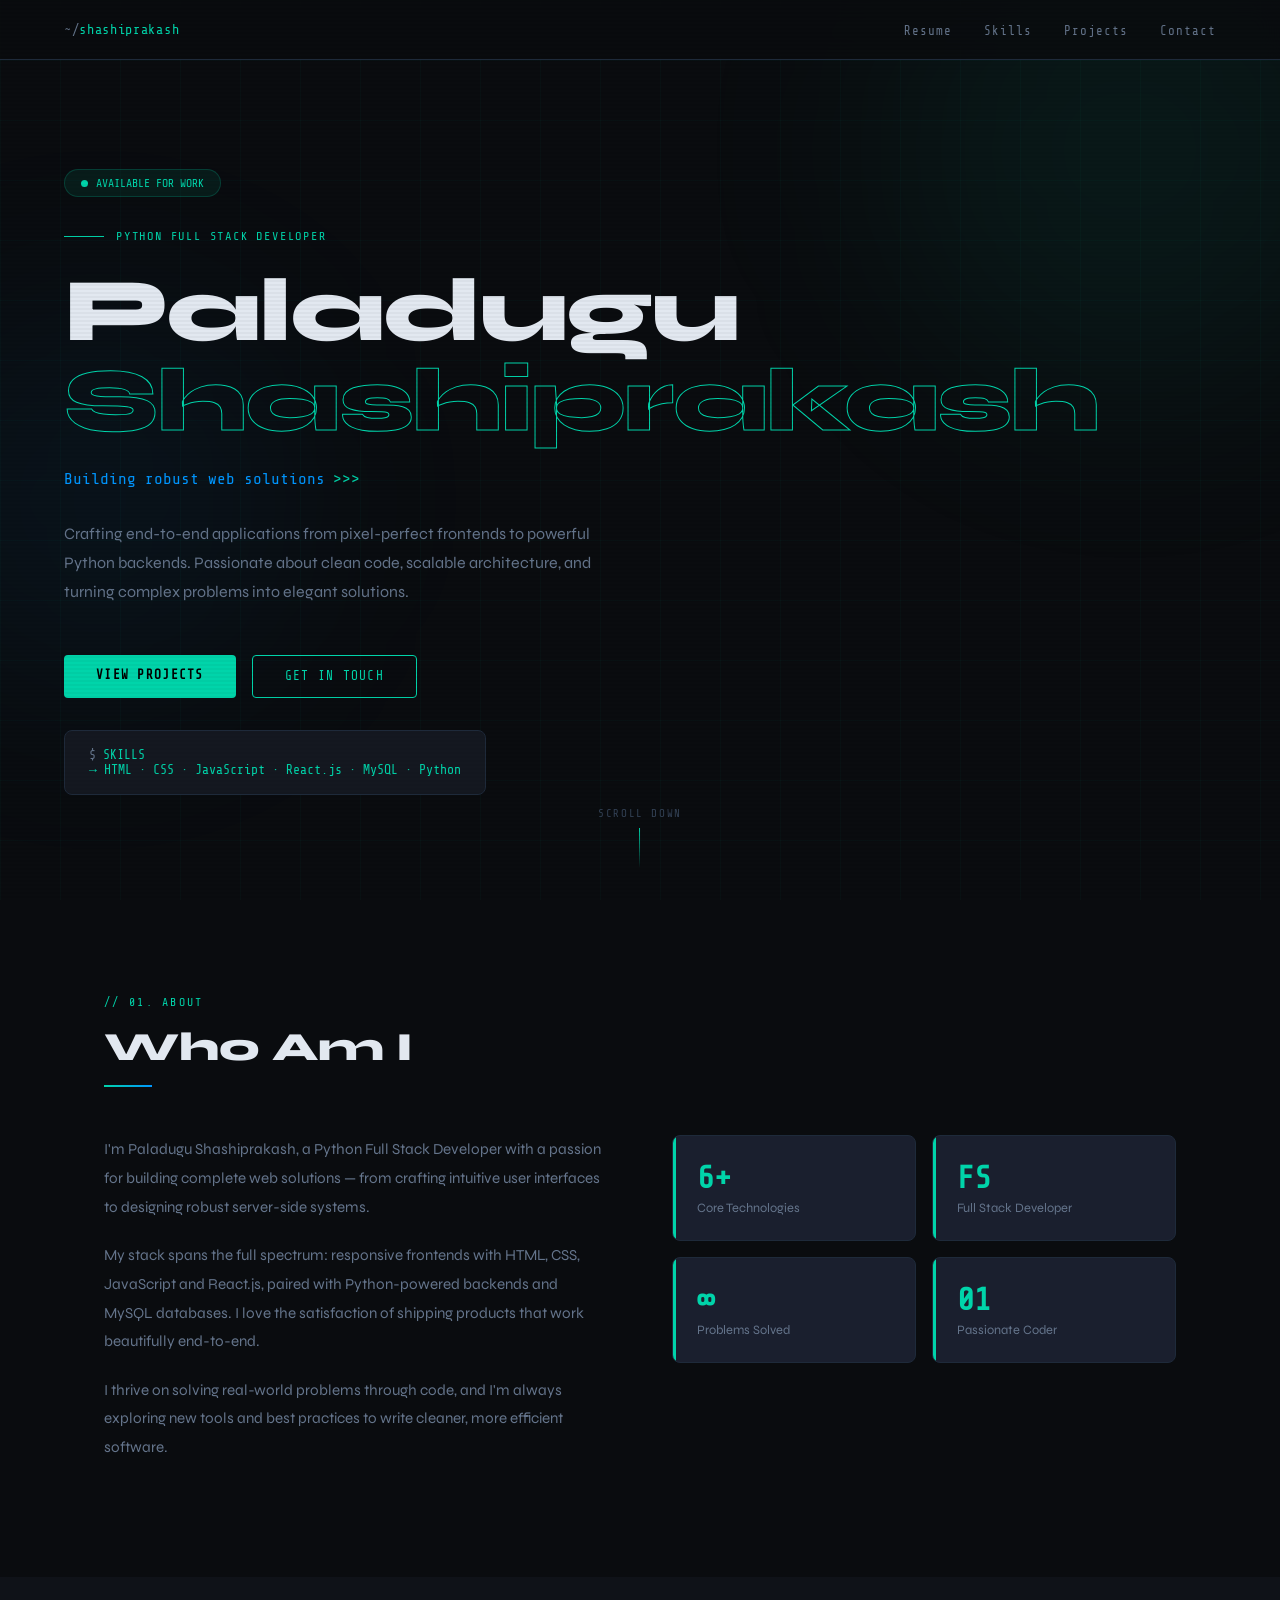
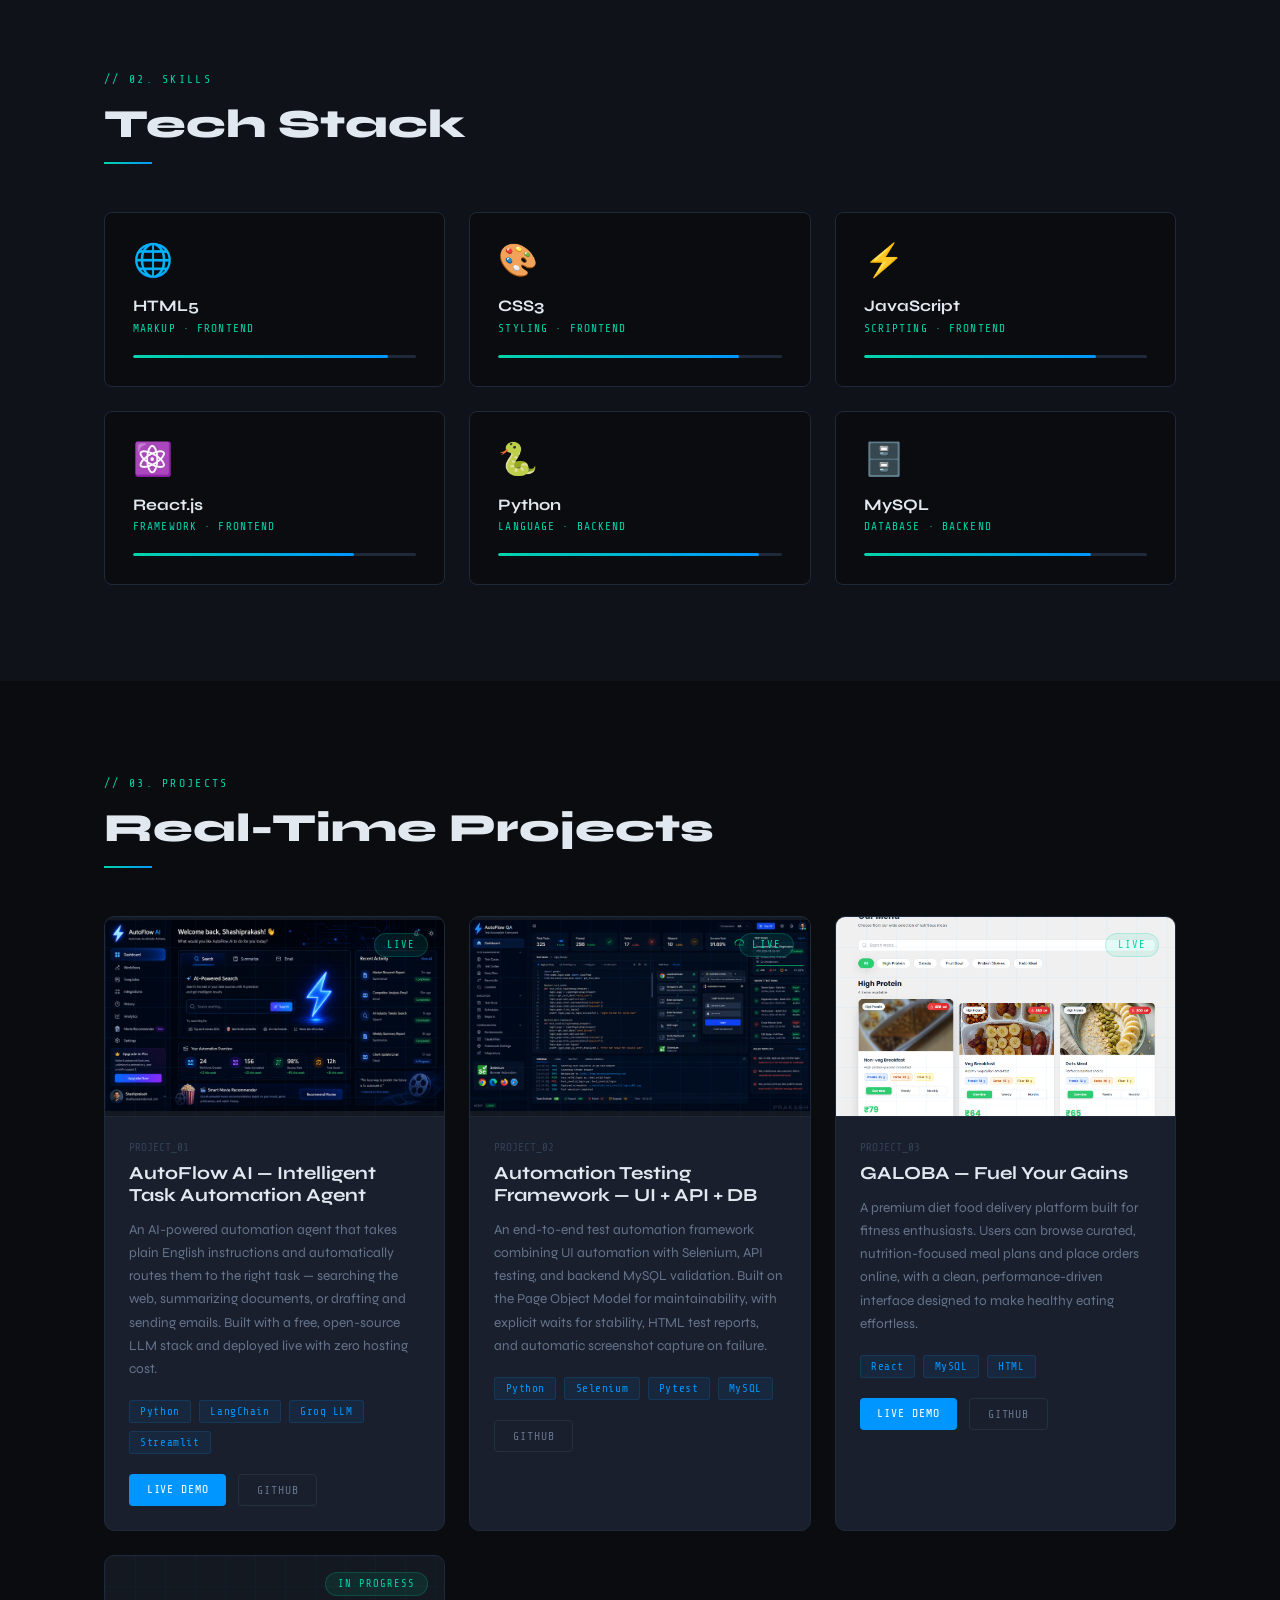
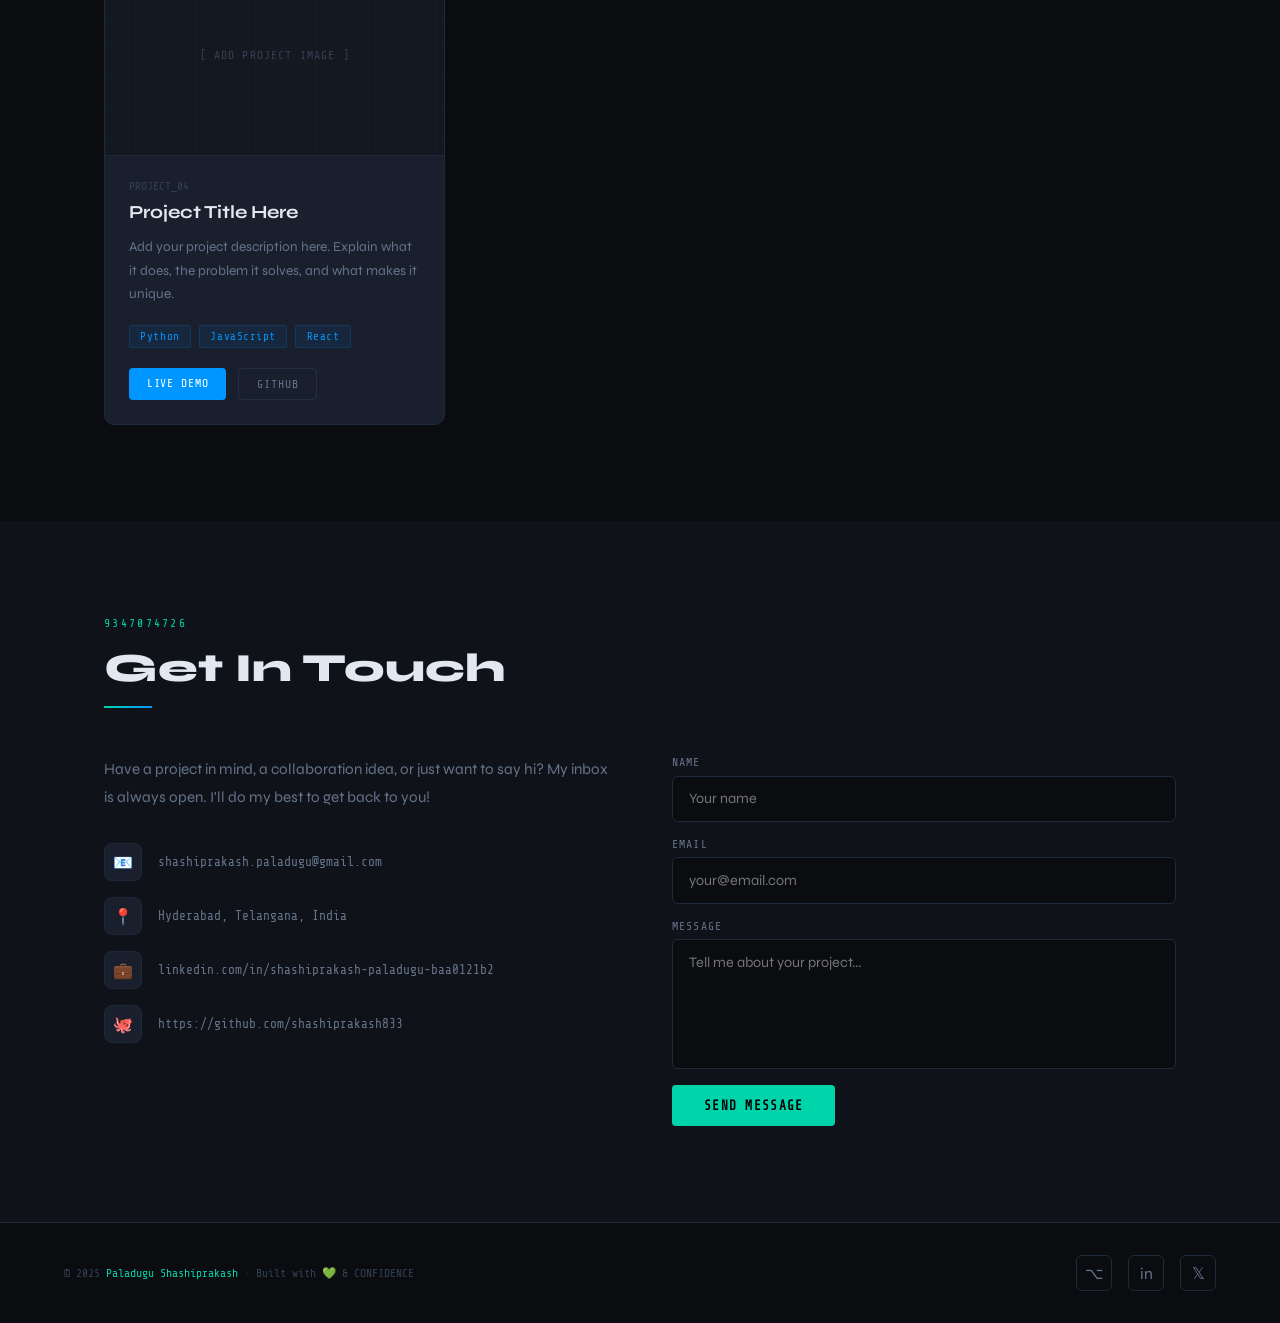
==== portfolio.html @ 98be5ddc "My portfolio website" ====
<!DOCTYPE html>
<html lang="en">
<head>
<meta charset="UTF-8">
<meta name="viewport" content="width=device-width, initial-scale=1.0">
<title>Paladugu Shashiprakash | Python Full Stack Developer</title>
<link href="https://fonts.googleapis.com/css2?family=Share+Tech+Mono&family=Syne:wght@400;600;700;800&display=swap" rel="stylesheet">
<style>
  :root {
    --bg: #0a0c0f;
    --bg2: #0f1218;
    --bg3: #141820;
    --surface: #1a1f2e;
    --border: #1e2a3a;
    --border2: #243040;
    --accent: #00d4aa;
    --accent2: #0096ff;
    --accent3: #7c3aed;
    --text: #e2e8f0;
    --muted: #64748b;
    --dim: #334155;
    --mono: 'Share Tech Mono', monospace;
    --sans: 'Syne', sans-serif;
  }
  *, *::before, *::after { box-sizing: border-box; margin: 0; padding: 0; }
  html { scroll-behavior: smooth; }
  body {
    background: var(--bg);
    color: var(--text);
    font-family: var(--sans);
    overflow-x: hidden;
    cursor: default;
  }

  /* SCANLINES OVERLAY */
  body::before {
    content: '';
    position: fixed;
    inset: 0;
    background: repeating-linear-gradient(0deg, transparent, transparent 2px, rgba(0,0,0,0.03) 2px, rgba(0,0,0,0.03) 4px);
    pointer-events: none;
    z-index: 9999;
  }

  /* GRID BG */
  .grid-bg {
    position: fixed;
    inset: 0;
    background-image:
      linear-gradient(rgba(0,212,170,0.03) 1px, transparent 1px),
      linear-gradient(90deg, rgba(0,212,170,0.03) 1px, transparent 1px);
    background-size: 60px 60px;
    pointer-events: none;
    z-index: 0;
  }

  /* NAV */
  nav {
    position: fixed;
    top: 0; left: 0; right: 0;
    z-index: 100;
    display: flex;
    align-items: center;
    justify-content: space-between;
    padding: 1.25rem 4rem;
    background: rgba(10,12,15,0.85);
    backdrop-filter: blur(12px);
    border-bottom: 1px solid var(--border);
  }
  .nav-logo {
    font-family: var(--mono);
    font-size: 0.85rem;
    color: var(--accent);
    letter-spacing: 0.05em;
  }
  .nav-logo span { color: var(--muted); }
  .nav-links { display: flex; gap: 2rem; list-style: none; }
  .nav-links a {
    font-family: var(--mono);
    font-size: 0.78rem;
    color: var(--muted);
    text-decoration: none;
    letter-spacing: 0.08em;
    transition: color 0.2s;
  }
  .nav-links a:hover { color: var(--accent); }

  /* SECTIONS */
  section { position: relative; z-index: 1; }

  /* HERO */
  #hero {
    min-height: 100vh;
    display: flex;
    align-items: center;
    padding: 8rem 4rem 4rem;
  }
  .hero-inner { max-width: 900px; }
  .hero-tag {
    font-family: var(--mono);
    font-size: 0.75rem;
    color: var(--accent);
    letter-spacing: 0.15em;
    margin-bottom: 1.5rem;
    display: flex;
    align-items: center;
    gap: 0.75rem;
  }
  .hero-tag::before {
    content: '';
    width: 40px; height: 1px;
    background: var(--accent);
  }
  .hero-name {
    font-size: clamp(2.8rem, 7vw, 6rem);
    font-weight: 800;
    line-height: 1;
    letter-spacing: -0.02em;
    margin-bottom: 0.5rem;
  }
  .hero-name .first { color: var(--text); }
  .hero-name .last {
    color: transparent;
    -webkit-text-stroke: 1px var(--accent);
  }
  .hero-role {
    font-family: var(--mono);
    font-size: 1rem;
    color: var(--accent2);
    margin: 1.5rem 0 2rem;
    display: flex;
    align-items: center;
    gap: 0.5rem;
  }
  .blink {
    animation: blink 1s step-end infinite;
    color: var(--accent);
  }
  @keyframes blink { 50% { opacity: 0; } }
  .hero-desc {
    font-size: 1rem;
    color: var(--muted);
    max-width: 560px;
    line-height: 1.8;
    margin-bottom: 3rem;
  }
  .hero-btns { display: flex; gap: 1rem; flex-wrap: wrap; }
  .btn {
    font-family: var(--mono);
    font-size: 0.8rem;
    letter-spacing: 0.1em;
    padding: 0.85rem 2rem;
    border-radius: 4px;
    cursor: pointer;
    text-decoration: none;
    transition: all 0.2s;
    display: inline-block;
  }
  .btn-primary {
    background: var(--accent);
    color: #000;
    border: none;
    font-weight: 600;
  }
  .btn-primary:hover { background: #00f0c0; transform: translateY(-2px); }
  .btn-outline {
    background: transparent;
    color: var(--accent);
    border: 1px solid var(--accent);
  }
  .btn-outline:hover { background: rgba(0,212,170,0.08); transform: translateY(-2px); }

  /* STATUS BADGE */
  .status-badge {
    display: inline-flex;
    align-items: center;
    gap: 0.5rem;
    font-family: var(--mono);
    font-size: 0.72rem;
    color: var(--accent);
    background: rgba(0,212,170,0.08);
    border: 1px solid rgba(0,212,170,0.2);
    padding: 0.4rem 1rem;
    border-radius: 100px;
    margin-bottom: 2rem;
  }
  .status-dot {
    width: 7px; height: 7px;
    background: var(--accent);
    border-radius: 50%;
    animation: pulse 2s ease-in-out infinite;
  }
  @keyframes pulse {
    0%, 100% { opacity: 1; transform: scale(1); }
    50% { opacity: 0.5; transform: scale(0.8); }
  }

  /* SECTION HEADER */
  .section-wrap { padding: 6rem 4rem; max-width: 1200px; margin: 0 auto; }
  .sec-label {
    font-family: var(--mono);
    font-size: 0.72rem;
    color: var(--accent);
    letter-spacing: 0.2em;
    margin-bottom: 1rem;
  }
  .sec-title {
    font-size: 2.5rem;
    font-weight: 800;
    line-height: 1.1;
    margin-bottom: 1rem;
  }
  .sec-line {
    width: 48px; height: 2px;
    background: linear-gradient(90deg, var(--accent), var(--accent2));
    margin-bottom: 3rem;
  }

  /* ABOUT */
  .about-grid {
    display: grid;
    grid-template-columns: 1fr 1fr;
    gap: 4rem;
    align-items: start;
  }
  .about-text p {
    color: var(--muted);
    line-height: 1.9;
    font-size: 0.95rem;
    margin-bottom: 1.2rem;
  }
  .about-stats {
    display: grid;
    grid-template-columns: 1fr 1fr;
    gap: 1rem;
  }
  .stat-box {
    background: var(--surface);
    border: 1px solid var(--border);
    border-radius: 8px;
    padding: 1.5rem;
    position: relative;
    overflow: hidden;
  }
  .stat-box::before {
    content: '';
    position: absolute;
    top: 0; left: 0;
    width: 3px; height: 100%;
    background: var(--accent);
  }
  .stat-num {
    font-size: 2rem;
    font-weight: 800;
    color: var(--accent);
    font-family: var(--mono);
  }
  .stat-label {
    font-size: 0.8rem;
    color: var(--muted);
    margin-top: 0.25rem;
  }

  /* SKILLS */
  #skills { background: var(--bg2); }
  .skills-grid {
    display: grid;
    grid-template-columns: repeat(auto-fit, minmax(280px, 1fr));
    gap: 1.5rem;
  }
  .skill-card {
    background: var(--bg);
    border: 1px solid var(--border);
    border-radius: 8px;
    padding: 1.75rem;
    transition: border-color 0.25s, transform 0.25s;
    position: relative;
    overflow: hidden;
  }
  .skill-card::after {
    content: '';
    position: absolute;
    inset: 0;
    background: linear-gradient(135deg, rgba(0,212,170,0.04), transparent);
    opacity: 0;
    transition: opacity 0.25s;
  }
  .skill-card:hover { border-color: rgba(0,212,170,0.4); transform: translateY(-3px); }
  .skill-card:hover::after { opacity: 1; }
  .skill-icon {
    font-size: 2rem;
    margin-bottom: 1rem;
  }
  .skill-name {
    font-size: 1rem;
    font-weight: 700;
    color: var(--text);
    margin-bottom: 0.4rem;
  }
  .skill-type {
    font-family: var(--mono);
    font-size: 0.7rem;
    color: var(--accent);
    letter-spacing: 0.1em;
  }
  .skill-bar-wrap {
    margin-top: 1.25rem;
    background: var(--border);
    height: 3px;
    border-radius: 2px;
    overflow: hidden;
  }
  .skill-bar {
    height: 100%;
    background: linear-gradient(90deg, var(--accent), var(--accent2));
    border-radius: 2px;
    animation: grow 1.5s ease forwards;
    transform-origin: left;
  }
  @keyframes grow { from { transform: scaleX(0); } to { transform: scaleX(1); } }

  /* PROJECTS */
  .projects-grid {
    display: grid;
    grid-template-columns: repeat(auto-fit, minmax(340px, 1fr));
    gap: 1.5rem;
  }
  .project-card {
    background: var(--surface);
    border: 1px solid var(--border);
    border-radius: 10px;
    overflow: hidden;
    transition: border-color 0.25s, transform 0.25s;
  }
  .project-card:hover { border-color: rgba(0,150,255,0.5); transform: translateY(-4px); }
  .project-img {
    height: 200px;
    background: var(--bg3);
    display: flex;
    align-items: center;
    justify-content: center;
    border-bottom: 1px solid var(--border);
    position: relative;
    overflow: hidden;
  }
  .project-img-placeholder {
    font-family: var(--mono);
    font-size: 0.72rem;
    color: var(--dim);
    letter-spacing: 0.1em;
    text-align: center;
  }
  .project-img::before {
    content: '';
    position: absolute;
    inset: 0;
    background-image:
      linear-gradient(rgba(0,150,255,0.04) 1px, transparent 1px),
      linear-gradient(90deg, rgba(0,150,255,0.04) 1px, transparent 1px);
    background-size: 30px 30px;
  }
  .project-img img {
  width: 100%;
  height: 100%;
  object-fit: cover;
  object-position: center;
}
  .project-badge {
    position: absolute;
    top: 1rem; right: 1rem;
    font-family: var(--mono);
    font-size: 0.65rem;
    letter-spacing: 0.1em;
    padding: 0.3rem 0.75rem;
    border-radius: 100px;
    background: rgba(0,212,170,0.1);
    color: var(--accent);
    border: 1px solid rgba(0,212,170,0.2);
  }
  .project-body { padding: 1.5rem; }
  .project-num {
    font-family: var(--mono);
    font-size: 0.7rem;
    color: var(--dim);
    margin-bottom: 0.5rem;
  }
  .project-title {
    font-size: 1.15rem;
    font-weight: 700;
    color: var(--text);
    margin-bottom: 0.75rem;
  }
  .project-desc {
    font-size: 0.85rem;
    color: var(--muted);
    line-height: 1.7;
    margin-bottom: 1.25rem;
    min-height: 60px;
  }
  .project-tags { display: flex; flex-wrap: wrap; gap: 0.5rem; margin-bottom: 1.25rem; }
  .tag {
    font-family: var(--mono);
    font-size: 0.68rem;
    padding: 0.25rem 0.65rem;
    border-radius: 3px;
    background: rgba(0,150,255,0.08);
    color: var(--accent2);
    border: 1px solid rgba(0,150,255,0.15);
    letter-spacing: 0.05em;
  }
  .project-links { display: flex; gap: 0.75rem; }
  .proj-btn {
    font-family: var(--mono);
    font-size: 0.72rem;
    letter-spacing: 0.08em;
    padding: 0.55rem 1.1rem;
    border-radius: 4px;
    text-decoration: none;
    transition: all 0.2s;
  }
  .proj-btn-solid {
    background: var(--accent2);
    color: #fff;
  }
  .proj-btn-solid:hover { opacity: 0.85; }
  .proj-btn-ghost {
    border: 1px solid var(--border2);
    color: var(--muted);
  }
  .proj-btn-ghost:hover { border-color: var(--accent2); color: var(--accent2); }

  /* CONTACT */
  #contact { background: var(--bg2); }
  .contact-wrap {
    display: grid;
    grid-template-columns: 1fr 1fr;
    gap: 4rem;
    align-items: start;
  }
  .contact-info p {
    color: var(--muted);
    font-size: 0.95rem;
    line-height: 1.8;
    margin-bottom: 2rem;
  }
  .contact-items { display: flex; flex-direction: column; gap: 1rem; }
  .contact-item {
    display: flex;
    align-items: center;
    gap: 1rem;
    font-family: var(--mono);
    font-size: 0.8rem;
    color: var(--muted);
  }
  .contact-item-icon {
    width: 38px; height: 38px;
    background: var(--surface);
    border: 1px solid var(--border);
    border-radius: 8px;
    display: flex;
    align-items: center;
    justify-content: center;
    font-size: 1rem;
    flex-shrink: 0;
  }
  .contact-form { display: flex; flex-direction: column; gap: 1rem; }
  .form-group { display: flex; flex-direction: column; gap: 0.4rem; }
  .form-group label {
    font-family: var(--mono);
    font-size: 0.72rem;
    letter-spacing: 0.1em;
    color: var(--muted);
  }
  .form-group input,
  .form-group textarea {
    background: var(--bg);
    border: 1px solid var(--border);
    border-radius: 6px;
    padding: 0.85rem 1rem;
    color: var(--text);
    font-family: var(--sans);
    font-size: 0.9rem;
    transition: border-color 0.2s;
    resize: none;
    outline: none;
  }
  .form-group input:focus,
  .form-group textarea:focus { border-color: var(--accent); }
  .form-group textarea { min-height: 130px; }

  /* FOOTER */
  footer {
    border-top: 1px solid var(--border);
    padding: 2rem 4rem;
    display: flex;
    justify-content: space-between;
    align-items: center;
    position: relative;
    z-index: 1;
  }
  .footer-copy {
    font-family: var(--mono);
    font-size: 0.72rem;
    color: var(--dim);
  }
  .footer-copy span { color: var(--accent); }
  .socials { display: flex; gap: 1rem; }
  .social-btn {
    width: 36px; height: 36px;
    border: 1px solid var(--border);
    border-radius: 6px;
    display: flex; align-items: center; justify-content: center;
    font-size: 1rem;
    color: var(--muted);
    text-decoration: none;
    transition: all 0.2s;
  }
  .social-btn:hover { border-color: var(--accent); color: var(--accent); }

  /* GLOW ORBS */
  .orb {
    position: fixed;
    border-radius: 50%;
    filter: blur(100px);
    pointer-events: none;
    z-index: 0;
  }
  .orb1 {
    width: 500px; height: 500px;
    background: rgba(0,212,170,0.06);
    top: -100px; right: -100px;
  }
  .orb2 {
    width: 400px; height: 400px;
    background: rgba(0,150,255,0.05);
    bottom: 200px; left: -100px;
  }

  /* TERMINAL LINE */
  .terminal {
    font-family: var(--mono);
    font-size: 0.82rem;
    color: var(--accent);
    background: var(--bg3);
    border: 1px solid var(--border);
    padding: 1rem 1.5rem;
    border-radius: 8px;
    margin-top: 2rem;
    display: inline-block;
  }
  .terminal span { color: var(--muted); }

  /* SCROLL INDICATOR */
  .scroll-hint {
    position: absolute;
    bottom: 2rem;
    left: 50%;
    transform: translateX(-50%);
    font-family: var(--mono);
    font-size: 0.68rem;
    color: var(--dim);
    letter-spacing: 0.15em;
    display: flex;
    flex-direction: column;
    align-items: center;
    gap: 0.5rem;
  }
  .scroll-arrow {
    width: 1px; height: 40px;
    background: linear-gradient(to bottom, var(--accent), transparent);
    animation: scrollDown 1.5s ease-in-out infinite;
  }
  @keyframes scrollDown {
    0%, 100% { opacity: 0; transform: scaleY(0.5) translateY(-10px); }
    50% { opacity: 1; transform: scaleY(1) translateY(0); }
  }

  /* RESPONSIVE */
  @media (max-width: 768px) {
    nav { padding: 1rem 1.5rem; }
    .nav-links { display: none; }
    #hero { padding: 6rem 1.5rem 3rem; }
    .section-wrap { padding: 4rem 1.5rem; }
    .about-grid, .contact-wrap { grid-template-columns: 1fr; gap: 2rem; }
    footer { padding: 1.5rem; flex-direction: column; gap: 1rem; }
  }
</style>
</head>
<body>

<div class="grid-bg"></div>
<div class="orb orb1"></div>
<div class="orb orb2"></div>

<!-- NAV -->
<nav>
  <div class="nav-logo"><span>~/</span>shashiprakash</div>
  <ul class="nav-links">
    <li><a href="#about">Resume</a></li>
    <li><a href="#skills">Skills</a></li>
    <li><a href="#projects">Projects</a></li>
    <li><a href="#contact">Contact</a></li>
  </ul>
</nav>

<!-- HERO -->
<section id="hero">
  <div class="hero-inner">
    <div class="status-badge">
      <div class="status-dot"></div>
      AVAILABLE FOR WORK
    </div>
    <div class="hero-tag">PYTHON FULL STACK DEVELOPER</div>
    <h1 class="hero-name">
      <span class="first">Paladugu<br></span>
      <span class="last">Shashiprakash</span>
    </h1>
    <div class="hero-role">
       Building robust web solutions<span class="blink">>>></span>
    </div>
    <p class="hero-desc">
      Crafting end-to-end applications from pixel-perfect frontends to powerful Python backends. Passionate about clean code, scalable architecture, and turning complex problems into elegant solutions.
    </p>
    <div class="hero-btns">
      <a href="#projects" class="btn btn-primary">VIEW PROJECTS</a>
      <a href="#contact" class="btn btn-outline">GET IN TOUCH</a>
    </div>
    <div class="terminal">
      <span>$ </span>SKILLS<br>
      <span style="color:#00d4aa;">→ </span>HTML · CSS · JavaScript · React.js · MySQL · Python
    </div>
  </div>
  <div class="scroll-hint">
    SCROLL DOWN
    <div class="scroll-arrow"></div>
  </div>
</section>

<!-- ABOUT -->
<section id="about">
  <div class="section-wrap">
    <div class="sec-label">// 01. ABOUT</div>
    <h2 class="sec-title">Who Am I</h2>
    <div class="sec-line"></div>
    <div class="about-grid">
      <div class="about-text">
        <p>
          I'm Paladugu Shashiprakash, a Python Full Stack Developer with a passion for building complete web solutions — from crafting intuitive user interfaces to designing robust server-side systems.
        </p>
        <p>
          My stack spans the full spectrum: responsive frontends with HTML, CSS, JavaScript and React.js, paired with Python-powered backends and MySQL databases. I love the satisfaction of shipping products that work beautifully end-to-end.
        </p>
        <p>
          I thrive on solving real-world problems through code, and I'm always exploring new tools and best practices to write cleaner, more efficient software.
        </p>
      </div>
      <div class="about-stats">
        <div class="stat-box">
          <div class="stat-num">6+</div>
          <div class="stat-label">Core Technologies</div>
        </div>
        <div class="stat-box">
          <div class="stat-num">FS</div>
          <div class="stat-label">Full Stack Developer</div>
        </div>
        <div class="stat-box">
          <div class="stat-num">∞</div>
          <div class="stat-label">Problems Solved</div>
        </div>
        <div class="stat-box">
          <div class="stat-num">01</div>
          <div class="stat-label">Passionate Coder</div>
        </div>
      </div>
    </div>
  </div>
</section>

<!-- SKILLS -->
<section id="skills">
  <div class="section-wrap">
    <div class="sec-label">// 02. SKILLS</div>
    <h2 class="sec-title">Tech Stack</h2>
    <div class="sec-line"></div>
    <div class="skills-grid">
      <div class="skill-card">
        <div class="skill-icon">🌐</div>
        <div class="skill-name">HTML5</div>
        <div class="skill-type">MARKUP · FRONTEND</div>
        <div class="skill-bar-wrap"><div class="skill-bar" style="width:90%"></div></div>
      </div>
      <div class="skill-card">
        <div class="skill-icon">🎨</div>
        <div class="skill-name">CSS3</div>
        <div class="skill-type">STYLING · FRONTEND</div>
        <div class="skill-bar-wrap"><div class="skill-bar" style="width:85%"></div></div>
      </div>
      <div class="skill-card">
        <div class="skill-icon">⚡</div>
        <div class="skill-name">JavaScript</div>
        <div class="skill-type">SCRIPTING · FRONTEND</div>
        <div class="skill-bar-wrap"><div class="skill-bar" style="width:82%"></div></div>
      </div>
      <div class="skill-card">
        <div class="skill-icon">⚛️</div>
        <div class="skill-name">React.js</div>
        <div class="skill-type">FRAMEWORK · FRONTEND</div>
        <div class="skill-bar-wrap"><div class="skill-bar" style="width:78%"></div></div>
      </div>
      <div class="skill-card">
        <div class="skill-icon">🐍</div>
        <div class="skill-name">Python</div>
        <div class="skill-type">LANGUAGE · BACKEND</div>
        <div class="skill-bar-wrap"><div class="skill-bar" style="width:92%"></div></div>
      </div>
      <div class="skill-card">
        <div class="skill-icon">🗄️</div>
        <div class="skill-name">MySQL</div>
        <div class="skill-type">DATABASE · BACKEND</div>
        <div class="skill-bar-wrap"><div class="skill-bar" style="width:80%"></div></div>
      </div>
    </div>
  </div>
</section>

<!-- PROJECTS -->
<section id="projects">
  <div class="section-wrap">
    <div class="sec-label">// 03. PROJECTS</div>
    <h2 class="sec-title">Real-Time Projects</h2>
    <div class="sec-line"></div>
    <div class="projects-grid">

      <!-- PROJECT 1 -->
             <!-- PROJECT 1 -->
      <div class="project-card">
        <div class="project-img">
          <div class="project-img-placeholder"><img src="proj01.png"></div>
          <div class="project-badge">LIVE</div>
        </div>
        <div class="project-body">
          <div class="project-num">PROJECT_01</div>
          <div class="project-title">AutoFlow AI — Intelligent Task Automation Agent</div>
          <div class="project-desc">An AI-powered automation agent that takes plain English instructions and automatically routes them to the right task — searching the web, summarizing documents, or drafting and sending emails. Built with a free, open-source LLM stack and deployed live with zero hosting cost.</div>
          <div class="project-tags">
            <span class="tag">Python</span>
            <span class="tag">LangChain</span>
            <span class="tag">Groq LLM</span>
            <span class="tag">Streamlit</span>
          </div>
          <div class="project-links">
            <a href="https://autoflow-ai-4dmfc3hekpam9zhlxpdmbh.streamlit.app/" class="proj-btn proj-btn-solid">LIVE DEMO</a>
            <a href="https://github.com/shashiprakash833/autoflow-ai" class="proj-btn proj-btn-ghost">GITHUB</a>
          </div>
        </div>
      </div>

      <!-- PROJECT 2 -->
            <div class="project-card">
        <div class="project-img">
          <div class="project-img-placeholder"><img src="proj02.png"></div>
          <div class="project-badge">LIVE</div>
        </div>
        <div class="project-body">
          <div class="project-num">PROJECT_02</div>
          <div class="project-title">Automation Testing Framework — UI + API + DB</div>
          <div class="project-desc">An end-to-end test automation framework combining UI automation with Selenium, API testing, and backend MySQL validation. Built on the Page Object Model for maintainability, with explicit waits for stability, HTML test reports, and automatic screenshot capture on failure.</div>
          <div class="project-tags">
            <span class="tag">Python</span>
            <span class="tag">Selenium</span>
            <span class="tag">Pytest</span>
            <span class="tag">MySQL</span>
          </div>
          <div class="project-links">
            <a href="https://github.com/shashiprakash833/automation-framework" class="proj-btn proj-btn-ghost">GITHUB</a>
          </div>
        </div>
      </div>

      <!-- PROJECT 3 -->
          <div class="project-card">
        <div class="project-img">
          <div class="project-img-placeholder"><img src="proj03.png"></div>
          <div class="project-badge">LIVE</div>
        </div>
        <div class="project-body">
          <div class="project-num">PROJECT_03</div>
          <div class="project-title">GALOBA — Fuel Your Gains</div>
          <div class="project-desc">A premium diet food delivery platform built for fitness enthusiasts. Users can browse curated, nutrition-focused meal plans and place orders online, with a clean, performance-driven interface designed to make healthy eating effortless.</div>
          <div class="project-tags">
            <span class="tag">React</span>
            <span class="tag">MySQL</span>
            <span class="tag">HTML</span>
          </div>
          <div class="project-links">
            <a href="https://galoba.in/" class="proj-btn proj-btn-solid">LIVE DEMO</a>
            <a href="#" class="proj-btn proj-btn-ghost">GITHUB</a>
          </div>
        </div>
      </div>

      <!-- PROJECT 4 -->
      <div class="project-card">
        <div class="project-img">
          <div class="project-img-placeholder">[ ADD PROJECT IMAGE ]</div>
          <div class="project-badge">IN PROGRESS</div>
        </div>
        <div class="project-body">
          <div class="project-num">PROJECT_04</div>
          <div class="project-title">Project Title Here</div>
          <div class="project-desc">Add your project description here. Explain what it does, the problem it solves, and what makes it unique.</div>
          <div class="project-tags">
            <span class="tag">Python</span>
            <span class="tag">JavaScript</span>
            <span class="tag">React</span>
          </div>
          <div class="project-links">
            <a href="#" class="proj-btn proj-btn-solid">LIVE DEMO</a>
            <a href="#" class="proj-btn proj-btn-ghost">GITHUB</a>
          </div>
        </div>
      </div>

    </div>
  </div>
</section>

<!-- CONTACT -->
<section id="contact">
  <div class="section-wrap">
    <div class="sec-label">9347074726</div>
    <h2 class="sec-title">Get In Touch</h2>
    <div class="sec-line"></div>
    <div class="contact-wrap">
      <div class="contact-info">
        <p>
          Have a project in mind, a collaboration idea, or just want to say hi? My inbox is always open. I'll do my best to get back to you!
        </p>
        <div class="contact-items">
          <div class="contact-item">
            <div class="contact-item-icon">📧</div>
            <span>shashiprakash.paladugu@gmail.com</span>
          </div>
          <div class="contact-item">
            <div class="contact-item-icon">📍</div>
            <span>Hyderabad, Telangana, India</span>
          </div>
          <div class="contact-item">
            <div class="contact-item-icon">💼</div>
            <span>linkedin.com/in/shashiprakash-paladugu-baa0121b2</span>
          </div>
          <div class="contact-item">
            <div class="contact-item-icon">🐙</div>
            <span>https://github.com/shashiprakash833</span>
          </div>
        </div>
      </div>
          <form class="contact-form" action="https://api.web3forms.com/submit" method="POST">
        <input type="hidden" name="access_key" value="23745cf8-5222-449e-b31a-7271427a5a46">
        <div class="form-group">
          <label>NAME</label>
          <input type="text" name="name" placeholder="Your name" required>
        </div>
        <div class="form-group">
          <label>EMAIL</label>
          <input type="email" name="email" placeholder="your@email.com" required>
        </div>
        <div class="form-group">
          <label>MESSAGE</label>
          <textarea name="message" placeholder="Tell me about your project..." required></textarea>
        </div>
        <button type="submit" class="btn btn-primary" style="align-self:flex-start; border:none; cursor:pointer;">SEND MESSAGE</button>
      </form>
  </div>
</section>

<!-- FOOTER -->
<footer>
  <div class="footer-copy">
    © 2025 <span>Paladugu Shashiprakash</span> · Built with 💚 &amp; CONFIDENCE
  </div>
  <div class="socials">
    <a href="#" class="social-btn" title="GitHub">⌥</a>
    <a href="#" class="social-btn" title="LinkedIn">in</a>
    <a href="#" class="social-btn" title="Twitter">𝕏</a>
  </div>
</footer>

</body>
</html>
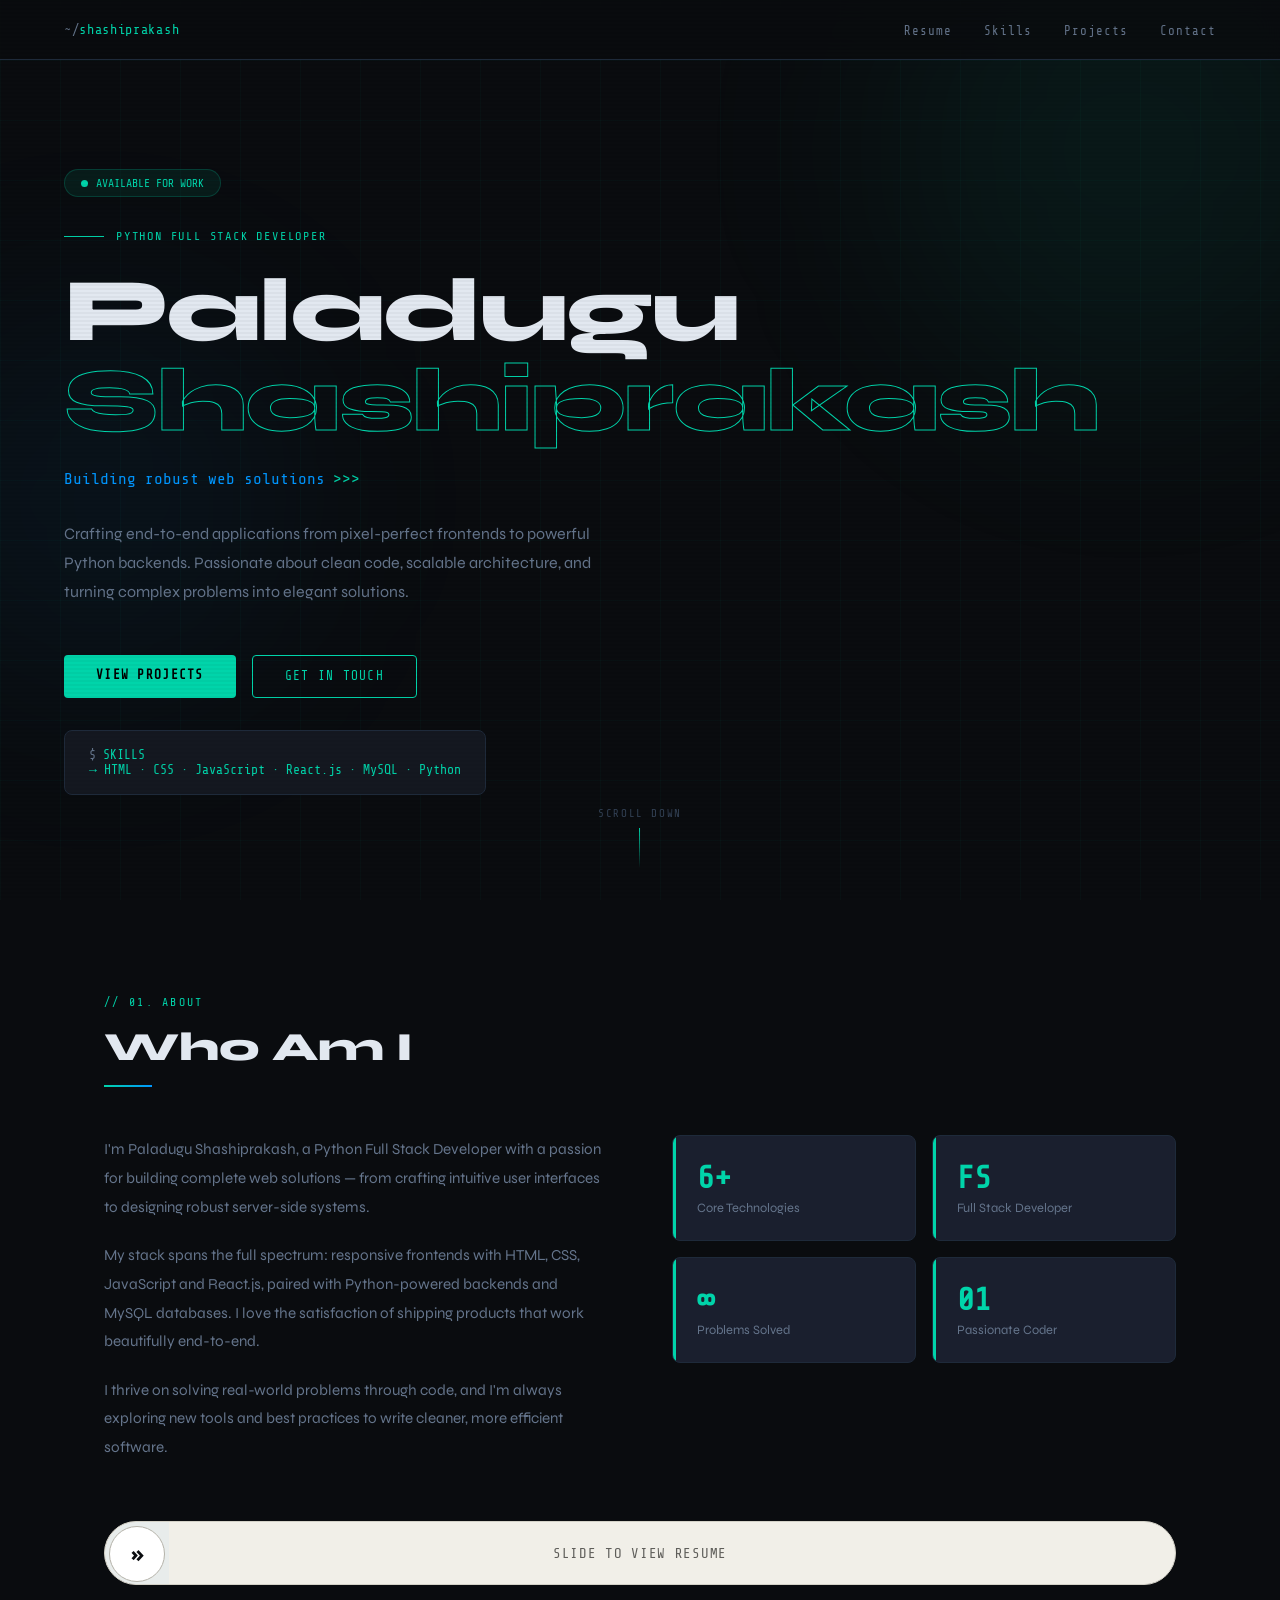
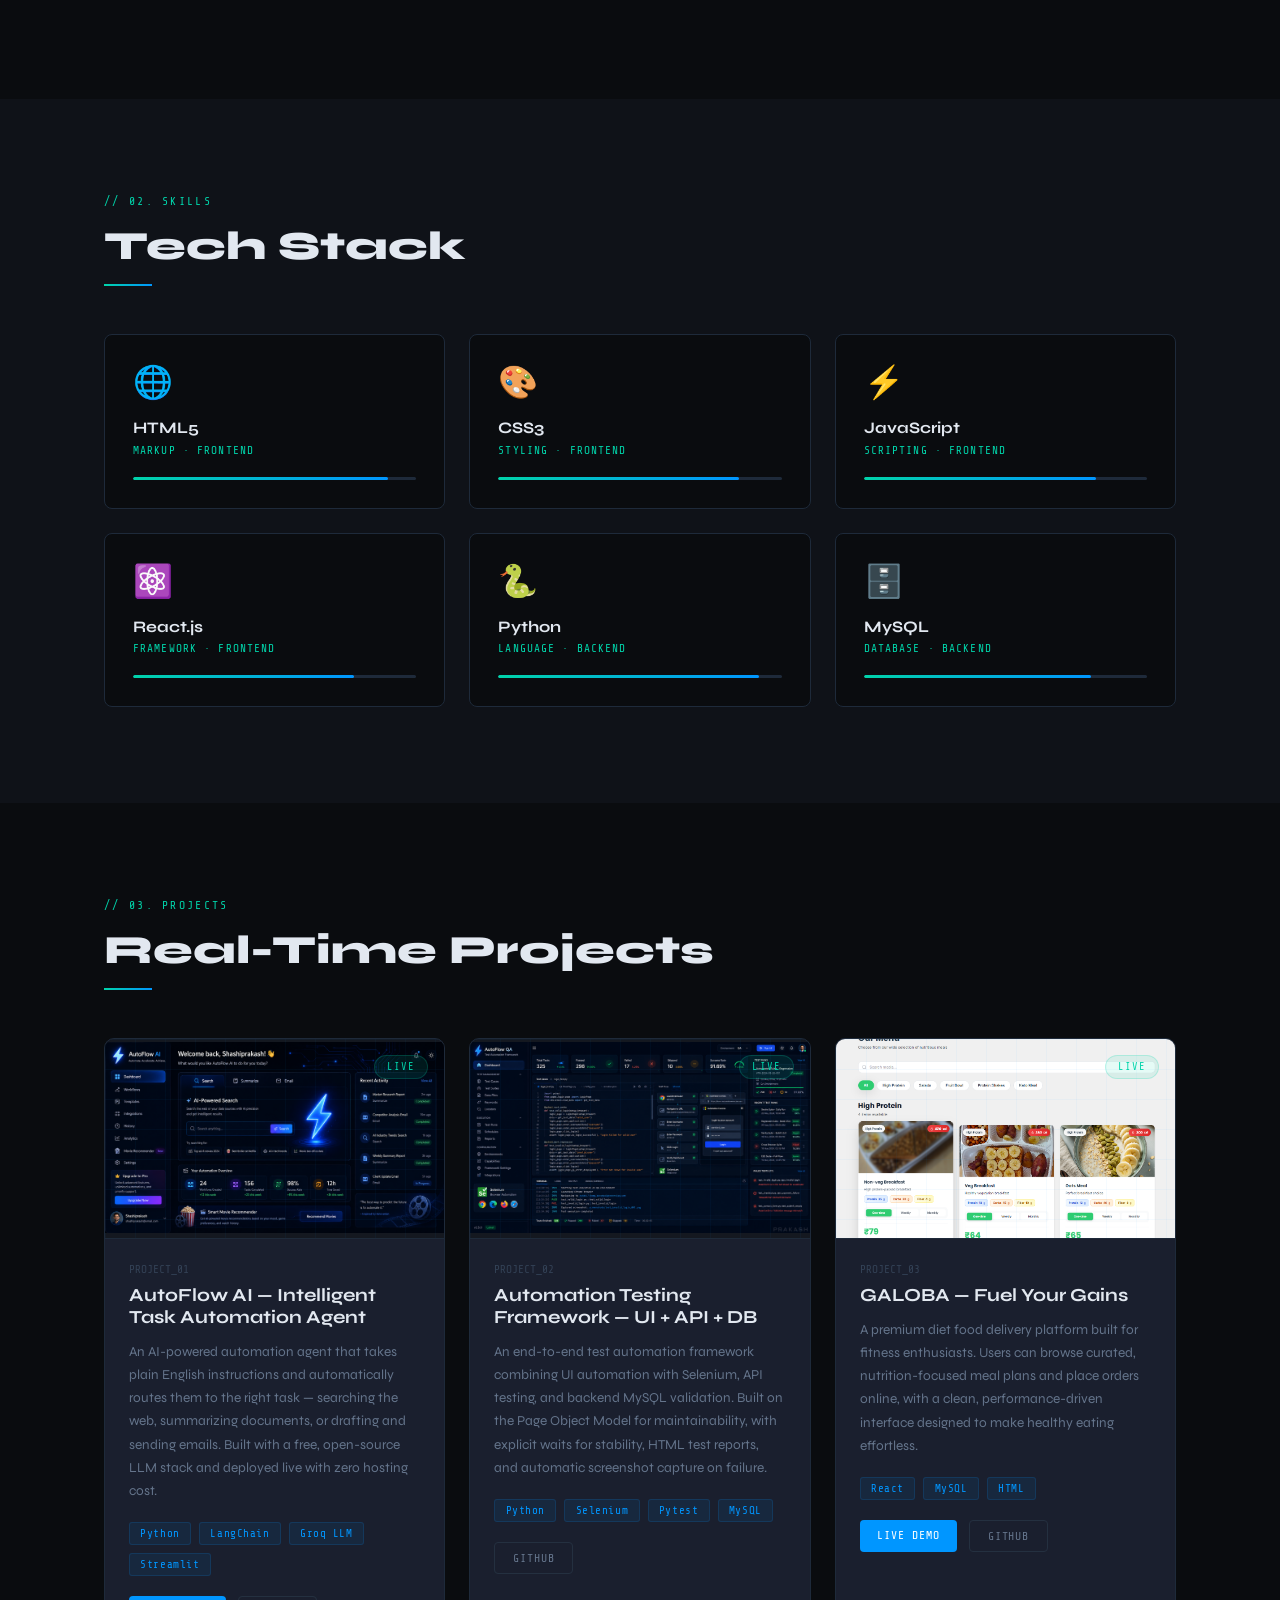
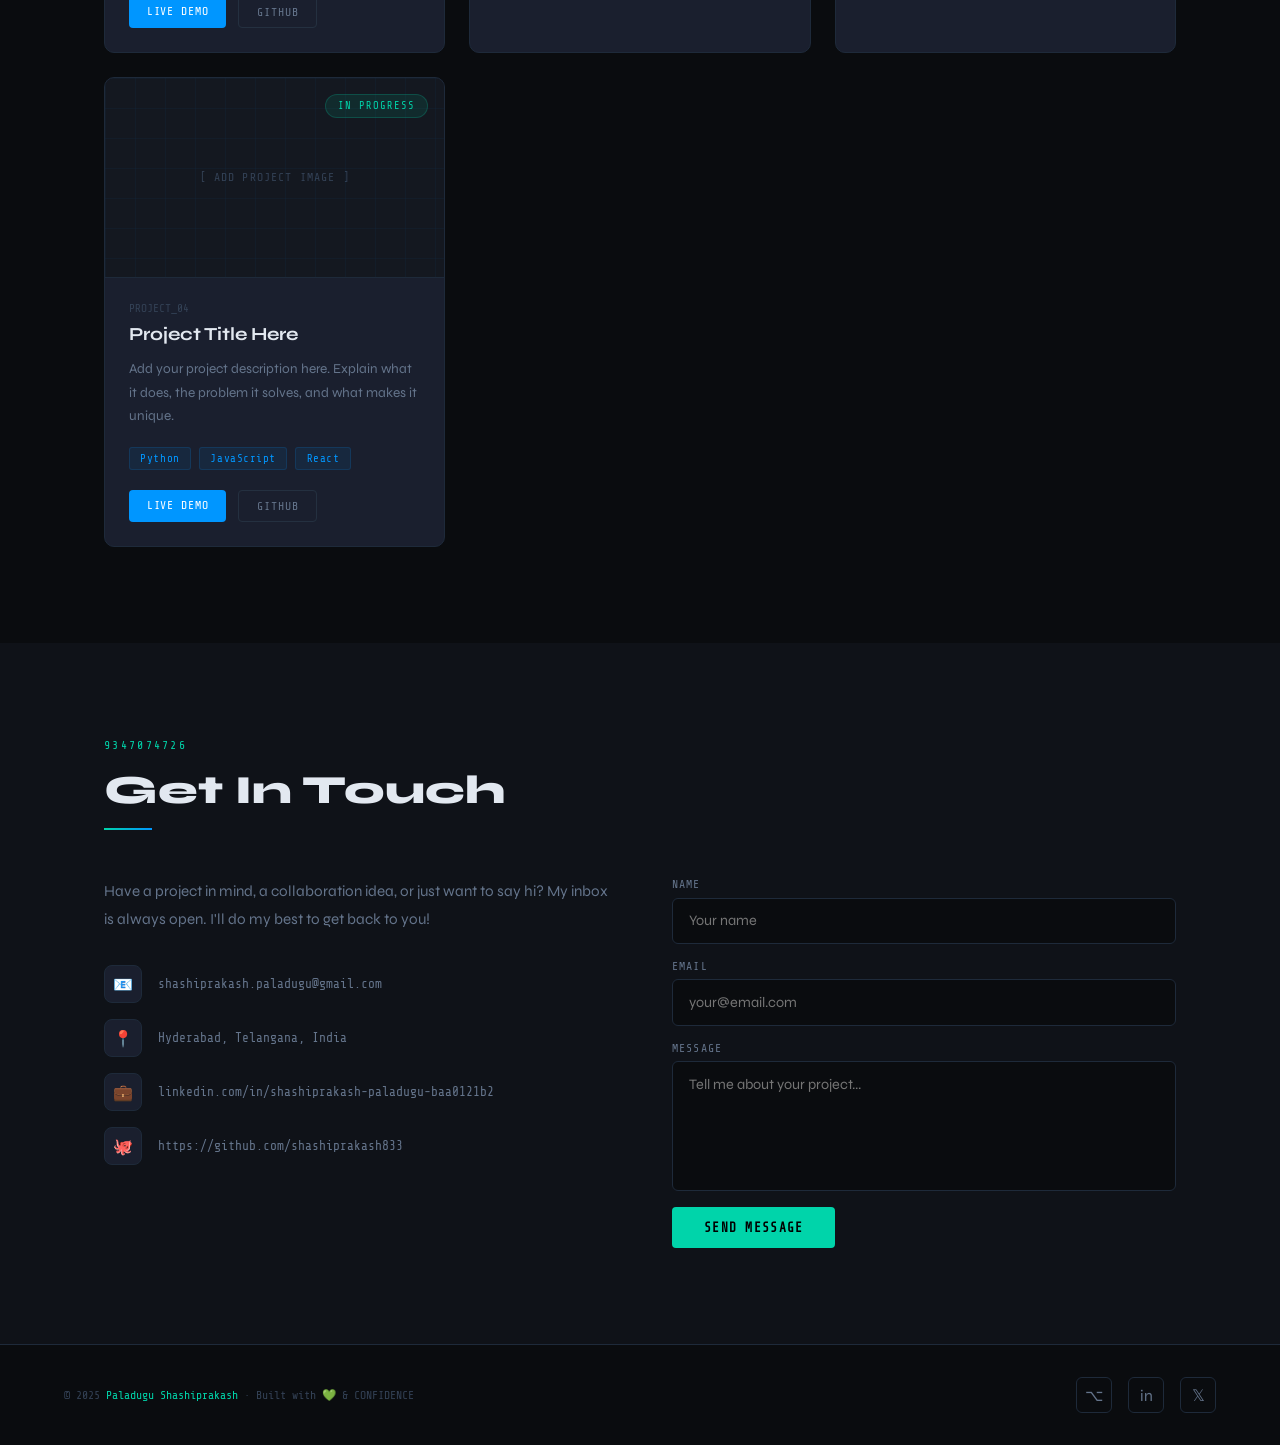
==== commit bd9b3b0c: "Add resume slider, project cards, and resume file" ====
--- a/portfolio.html
+++ b/portfolio.html
@@ -260,6 +260,85 @@
     color: var(--muted);
     margin-top: 0.25rem;
   }
+  /* RESUME SLIDER */
+.resume-reveal {
+  margin-top: 2.5rem;
+}
+.resume-track {
+  position: relative;
+  height: 60px;
+  background: var(--surface);
+  border: 1px solid var(--border);
+  border-radius: 30px;
+  overflow: hidden;
+  user-select: none;
+}
+.resume-label {
+  position: absolute;
+  inset: 0;
+  display: flex;
+  align-items: center;
+  justify-content: center;
+  font-family: var(--mono);
+  font-size: 0.8rem;
+  letter-spacing: 0.05em;
+  color: var(--muted);
+  pointer-events: none;
+  text-transform: uppercase;
+}
+.resume-fill {
+  position: absolute;
+  top: 0; left: 0;
+  height: 100%;
+  width: 60px;
+  background: var(--accent);
+  opacity: 0.15;
+  border-radius: 30px 0 0 30px;
+}
+.resume-handle {
+  position: absolute;
+  top: 4px; left: 4px;
+  width: 52px; height: 52px;
+  background: var(--accent);
+  color: var(--bg);
+  border-radius: 50%;
+  display: flex;
+  align-items: center;
+  justify-content: center;
+  font-size: 1.2rem;
+  font-weight: 800;
+  cursor: grab;
+  touch-action: none;
+}
+.resume-panel {
+  margin-top: 1rem;
+  max-height: 0;
+  opacity: 0;
+  overflow: hidden;
+  transition: max-height 0.4s ease, opacity 0.4s ease;
+  border: 1px solid var(--border);
+  border-radius: 8px;
+}
+.resume-panel-header {
+  display: flex;
+  justify-content: space-between;
+  align-items: center;
+  padding: 0.75rem 1.25rem;
+  border-bottom: 1px solid var(--border);
+  font-family: var(--mono);
+  font-size: 0.8rem;
+  color: var(--muted);
+}
+.resume-panel-header a {
+  color: var(--accent);
+  text-decoration: none;
+}
+.resume-frame {
+  width: 100%;
+  height: 600px;
+  border: none;
+  display: block;
+}
 
   /* SKILLS */
   #skills { background: var(--bg2); }
@@ -570,6 +649,62 @@
     background: linear-gradient(to bottom, var(--accent), transparent);
     animation: scrollDown 1.5s ease-in-out infinite;
   }
+  .resume-track {
+  position: relative;
+  height: 64px;
+  background: #f1efe8;
+  border-radius: 32px;
+  border: 1px solid #d3d1c7;
+  overflow: hidden;
+  user-select: none;
+}
+.resume-label {
+  position: absolute;
+  inset: 0;
+  display: flex;
+  align-items: center;
+  justify-content: center;
+  font-size: 14px;
+  color: #5f5e5a;
+  pointer-events: none;
+}
+.resume-fill {
+  position: absolute;
+  top: 0; left: 0;
+  height: 100%;
+  width: 64px;
+  background: #b5d4f4;
+  border-radius: 32px 0 0 32px;
+}
+.resume-handle {
+  position: absolute;
+  top: 4px; left: 4px;
+  width: 56px; height: 56px;
+  background: #fff;
+  border: 1px solid #b4b2a9;
+  border-radius: 50%;
+  display: flex; align-items: center; justify-content: center;
+  cursor: grab;
+  touch-action: none;
+}
+.resume-panel {
+  margin-top: 1rem;
+  max-height: 0;
+  opacity: 0;
+  overflow: hidden;
+  transition: max-height 0.4s ease, opacity 0.4s ease;
+  border-radius: 12px;
+  border: 1px solid #d3d1c7;
+}
+.resume-panel-header {
+  display: flex; justify-content: space-between;
+  padding: 0.75rem 1rem;
+  border-bottom: 1px solid #d3d1c7;
+  font-size: 14px;
+}
+.resume-frame {
+  width: 100%; height: 500px; border: none; display: block;
+}
   @keyframes scrollDown {
     0%, 100% { opacity: 0; transform: scaleY(0.5) translateY(-10px); }
     50% { opacity: 1; transform: scaleY(1) translateY(0); }
@@ -637,7 +772,7 @@
 </section>
 
 <!-- ABOUT -->
-<section id="about">
+        <section id="about">
   <div class="section-wrap">
     <div class="sec-label">// 01. ABOUT</div>
     <h2 class="sec-title">Who Am I</h2>
@@ -673,8 +808,25 @@
         </div>
       </div>
     </div>
+
+    <div class="resume-reveal">
+      <div id="resume-track" class="resume-track">
+        <div id="resume-label" class="resume-label">slide to view resume</div>
+        <div id="resume-fill" class="resume-fill"></div>
+        <div id="resume-handle" class="resume-handle">»</div>
+      </div>
+
+      <div id="resume-panel" class="resume-panel">
+        <div class="resume-panel-header">
+          <span>resume.pdf</span>
+          <a href="resumepsp.pdf" download>Download</a>
+        </div>
+        <iframe src="resumepsp.pdf" class="resume-frame"></iframe>
+      </div>
+    </div>
   </div>
 </section>
+
 
 <!-- SKILLS -->
 <section id="skills">
@@ -885,6 +1037,6 @@
     <a href="#" class="social-btn" title="Twitter">𝕏</a>
   </div>
 </footer>
-
+<script src="js.js"></script>
 </body>
 </html>
